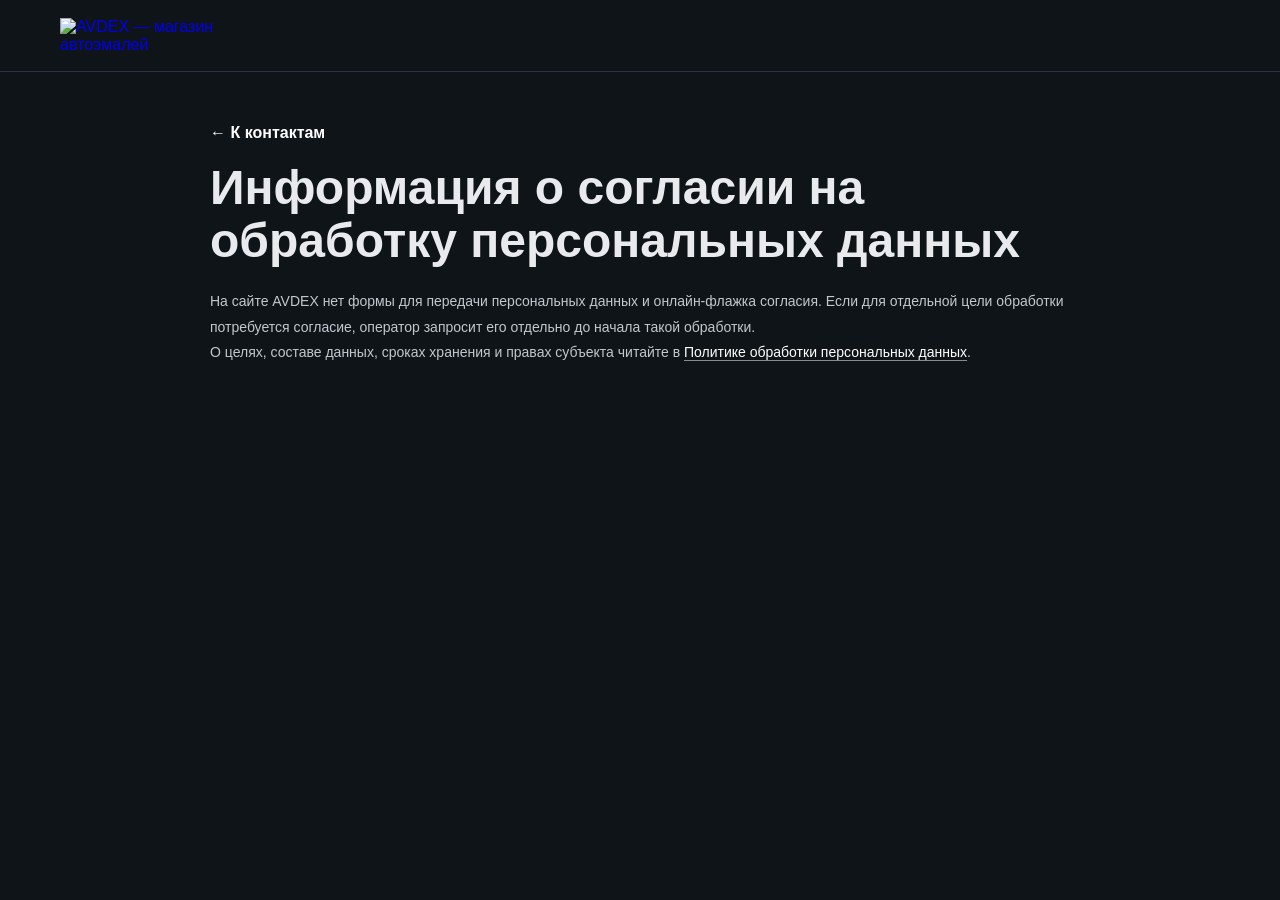
==== consent.html @ 23fde584 "Add files via upload" ====
<!doctype html>
<html lang="ru">
<head><meta charset="utf-8"><meta name="viewport" content="width=device-width, initial-scale=1"><meta name="robots" content="noindex,follow"><title>Согласие на обработку персональных данных — AVDEX</title><link rel="stylesheet" href="style.css?v=privacy-links-white-orange-3">  <link rel="icon" href="data:image/svg+xml,%3Csvg xmlns='http://www.w3.org/2000/svg' viewBox='0 0 100 100'%3E%3Crect width='100' height='100' rx='20' fill='%23ff6b1a'/%3E%3Ctext x='50' y='68' font-family='Arial' font-size='48' font-weight='bold' fill='%23fff' text-anchor='middle'%3EA%3C/text%3E%3C/svg%3E">
</head>
<body class="privacy-page"><header class="privacy-header"><div class="container"><a class="logo" href="index.html"><img class="logo-image" src="assets/avdex-logo.svg" alt="AVDEX — магазин автоэмалей"></a></div></header>
<main class="container privacy-main"><a class="privacy-back" href="index.html#contacts">← К контактам</a><h1>Информация о согласии на обработку персональных данных</h1>
<p>На сайте AVDEX нет формы для передачи персональных данных и онлайн-флажка согласия. Если для отдельной цели обработки потребуется согласие, оператор запросит его отдельно до начала такой обработки.</p>
<p>О целях, составе данных, сроках хранения и правах субъекта читайте в <a href="personal-data.html">Политике обработки персональных данных</a>.</main></body></html>
---- style.css ----
:root {
  --bg: #0f1419;
  --bg-2: #161c23;
  --text: #e8eaed;
  --text-muted: #9aa0a6;
  --accent: #ff6b1a;
  --accent-hover: #ff8c42;
  --border: #2a3541;
}

* { margin: 0; padding: 0; box-sizing: border-box; }

html { scroll-behavior: smooth; scroll-padding-top: 80px; }

body {
  font-family: -apple-system, BlinkMacSystemFont, 'Segoe UI', Roboto, 'Helvetica Neue', Arial, sans-serif;
  background: var(--bg);
  color: var(--text);
  line-height: 1.6;
  -webkit-font-smoothing: antialiased;
}

.container { max-width: 1200px; margin: 0 auto; padding: 0 20px; }

/* Header */
.header {
  position: sticky;
  top: 0;
  background: rgba(15, 20, 25, 0.95);
  backdrop-filter: blur(10px);
  border-bottom: 1px solid var(--border);
  z-index: 100;
}
.header-inner { display: flex; align-items: center; justify-content: space-between; padding: 14px 0; }

.logo {
  display: flex;
  flex-direction: column;
  text-decoration: none;
  line-height: 1.1;
}
 .logo-image { display: block; width: 190px; max-width: 100%; height: auto; }
.logo-mark {
  font-size: 24px;
  font-weight: 800;
  letter-spacing: 2px;
  color: var(--text);
}
.logo-mark::first-letter { color: var(--accent); }
.logo-sub {
  font-size: 11px;
  text-transform: uppercase;
  letter-spacing: 1.5px;
  color: var(--text-muted);
  margin-top: 2px;
}

.nav { display: flex; gap: 32px; }
.nav a { color: var(--text-muted); text-decoration: none; font-size: 15px; transition: color 0.2s; }
.nav a:hover { color: var(--accent); }
.nav a:focus-visible, a:focus-visible, button:focus-visible { outline: 3px solid var(--accent); outline-offset: 3px; }
.skip-link { position: absolute; left: -9999px; top: 8px; z-index: 200; background: var(--accent); color: #fff; padding: 10px 16px; border-radius: 6px; }
.skip-link:focus { left: 12px; }
.hero-actions { display: flex; flex-wrap: wrap; gap: 14px; position: relative; }
.btn-secondary { background: transparent; border: 1px solid var(--accent); }
.btn-secondary:hover { background: rgba(255,107,26,.12); }
.card-tag { display: inline-block; margin: 0 0 10px; padding: 4px 9px; border-radius: 999px; background: rgba(255,107,26,.12); color: var(--accent); font-size: 12px; font-weight: 700; }
.guide-grid { display: grid; grid-template-columns: repeat(3,minmax(0,1fr)); gap: 20px; }
.map-block { display: grid; grid-template-columns: .8fr 1.2fr; gap: 24px; align-items: stretch; margin-top: 32px; padding: 24px; border: 1px solid var(--border); border-radius: 12px; background: var(--bg-2); }
.map-block h3 { margin-bottom: 8px; }
.map-link { display: inline-block; margin-top: 12px; color: var(--accent); }
.map-block iframe { width: 100%; min-height: 300px; border: 0; border-radius: 8px; }
.menu-toggle { display: none; background: none; border: none; color: var(--text); font-size: 26px; cursor: pointer; line-height: 1; }

/* Hero */
.hero {
  padding: 100px 0 80px;
  background: linear-gradient(135deg, var(--bg) 0%, var(--bg-2) 100%);
  position: relative;
  overflow: hidden;
}
.hero::before {
  content: '';
  position: absolute;
  top: -50%; right: -20%;
  width: 600px; height: 600px;
  background: radial-gradient(circle, rgba(255,107,26,0.09) 0%, transparent 70%);
  pointer-events: none;
}
.hero-kicker {
  display: inline-block;
  font-size: 13px;
  text-transform: uppercase;
  letter-spacing: 2px;
  color: var(--accent);
  margin-bottom: 16px;
  padding: 6px 14px;
  border: 1px solid rgba(255,107,26,0.3);
  border-radius: 100px;
  position: relative;
}
.hero h1 { font-size: clamp(32px, 5vw, 56px); font-weight: 800; line-height: 1.15; margin-bottom: 24px; max-width: 800px; position: relative; }
.hero h1 span { color: var(--accent); }
.hero p { font-size: clamp(16px, 2vw, 20px); color: var(--text-muted); max-width: 640px; margin-bottom: 40px; position: relative; }

.btn {
  display: inline-block;
  padding: 14px 32px;
  background: var(--accent);
  color: #fff;
  text-decoration: none;
  font-weight: 600;
  border-radius: 8px;
  transition: background 0.2s, transform 0.15s;
}
.btn:hover { background: var(--accent-hover); transform: translateY(-1px); }

/* Sections */
.section { padding: 80px 0; border-top: 1px solid var(--border); }
.section-title { font-size: clamp(24px, 3vw, 36px); font-weight: 800; margin-bottom: 16px; }
.section-sub { color: var(--text-muted); font-size: 17px; margin-bottom: 48px; max-width: 700px; }

/* Grid & cards */
.grid { display: grid; grid-template-columns: repeat(auto-fit, minmax(280px, 1fr)); gap: 20px; }
.card {
  background: var(--bg-2);
  border: 1px solid var(--border);
  border-radius: 12px;
  padding: 28px;
  transition: border-color 0.2s, transform 0.2s;
}
.card:hover { border-color: var(--accent); transform: translateY(-3px); }
.card h3 { font-size: 18px; margin-bottom: 12px; color: var(--text); }
.card p { color: var(--text-muted); font-size: 15px; }
.card .icon {
  width: 44px; height: 44px;
  background: rgba(255,107,26,0.12);
  border-radius: 10px;
  display: flex; align-items: center; justify-content: center;
  margin-bottom: 18px;
  color: var(--accent);
}
.card .icon svg { width: 22px; height: 22px; }

/* Contacts */
.contacts-grid { display: grid; grid-template-columns: repeat(auto-fit, minmax(240px, 1fr)); gap: 20px; margin-top: 40px; }
.contact-item { background: var(--bg-2); border: 1px solid var(--border); border-radius: 12px; padding: 24px; }
.contact-item .label { color: var(--text-muted); font-size: 13px; text-transform: uppercase; letter-spacing: 1px; margin-bottom: 8px; }
.contact-item .value { font-size: 17px; font-weight: 600; color: var(--text); }
.contact-item a { color: var(--text); text-decoration: none; transition: color 0.2s; }
.contact-item a:hover { color: var(--accent); }

/* Footer */
.footer { padding: 40px 0; background: var(--bg); border-top: 1px solid var(--border); color: var(--text-muted); font-size: 14px; }
.footer-inner { display: flex; flex-wrap: wrap; gap: 24px; justify-content: space-between; align-items: flex-start; }
.footer-info p { margin-bottom: 4px; }
.footer-info a { color: #fff; text-decoration-color: rgba(255,255,255,.5); text-underline-offset: 3px; }
.footer-info a:hover { color: var(--accent-hover); }
.footer-legal { margin-top: 24px; padding-top: 24px; border-top: 1px solid var(--border); font-size: 12px; color: #6b7280; }
.footer-legal p { margin-bottom: 4px; }

/* Mobile */
@media (max-width: 768px) {
  .menu-toggle { display: block; }
  .nav {
    display: none;
    position: absolute;
    top: 100%; left: 0; right: 0;
    background: var(--bg-2);
    flex-direction: column;
    padding: 20px;
    gap: 16px;
    border-bottom: 1px solid var(--border);
  }
  .nav.open { display: flex; }
  .nav a { padding: 6px 0; }
  .guide-grid { grid-template-columns: 1fr; }
  .map-block { grid-template-columns: 1fr; }
  .map-block iframe { min-height: 260px; }
  .hero { padding: 60px 0 40px; }
  .section { padding: 50px 0; }
}

/* Accessibility and mobile menu */
:focus-visible { outline: 3px solid var(--accent-hover); outline-offset: 4px; }
.skip-link { position: fixed; z-index: 1000; top: 10px; left: 12px; padding: 10px 14px; color: var(--bg); background: #fff; border-radius: 6px; transform: translateY(-160%); }
.skip-link:focus { transform: translateY(0); }
.nav a { padding-block: 6px; }
@media (max-width: 768px) {
  .header-inner { position: relative; }
  .menu-toggle { padding: 6px 10px; border: 1px solid var(--border); border-radius: 7px; }
  .menu-toggle:focus-visible { outline-offset: 3px; }
}

.hero-actions { display: flex; flex-wrap: wrap; align-items: center; gap: 12px; }
.hero .btn { margin: 0; }
.btn-secondary { display: inline-flex; align-items: center; gap: 12px; padding: 13px 19px; color: var(--text); border: 1px solid var(--border); border-radius: 8px; text-decoration: none; font-weight: 600; transition: border-color .2s, color .2s, transform .15s; }
.btn-secondary:hover { color: #fff; border-color: var(--accent); transform: translateY(-1px); }

.color-guide { background: linear-gradient(135deg, #151c23, #11171d); }
.color-guide-layout { display: grid; grid-template-columns: minmax(0,.9fr) minmax(0,1.1fr); gap: 48px; align-items: center; }
.guide-kicker { margin-bottom: 12px; color: var(--accent); font-size: 12px; font-weight: 700; letter-spacing: .12em; text-transform: uppercase; }
.color-guide-intro .section-title { margin-bottom: 16px; }
.color-guide-intro .section-sub { margin-bottom: 24px; }
.color-steps { list-style: none; padding: 0; margin: 0; border-top: 1px solid var(--border); }
.color-steps li { display: grid; grid-template-columns: 42px 1fr; gap: 14px; padding: 18px 0; border-bottom: 1px solid var(--border); }
.step-number { color: var(--accent); font-size: 12px; font-weight: 800; letter-spacing: .08em; }
.color-steps h3 { margin: 0 0 5px; font-size: 16px; }
.color-steps p { margin: 0; color: var(--text-muted); font-size: 14px; }
@media (max-width: 768px) {
  .color-guide-layout { grid-template-columns: 1fr; gap: 28px; }
}

.product-grid { grid-template-columns: repeat(4, minmax(0,1fr)); align-items: stretch; }
.product-card { display: flex; flex-direction: column; min-width: 0; min-height: 300px; }
.product-card h3 { min-height: 2.5em; }
.product-card p { flex: 1 0 auto; }
.product-tag { align-self: flex-start; display: inline-block; margin-top: 17px; padding: 5px 9px; color: #ff9b63; background: rgba(255,107,26,.11); border: 1px solid rgba(255,107,26,.22); border-radius: 999px; font-size: 10px; font-weight: 700; line-height: 1.3; }
@media (max-width: 1040px) { .product-grid { grid-template-columns: repeat(2, minmax(0,1fr)); } }
@media (max-width: 560px) { .product-grid { grid-template-columns: 1fr; } .product-card { min-height: auto; } .product-card h3 { min-height: 0; } }

.map-card { display: grid; grid-template-columns: minmax(230px,.72fr) minmax(0,1.28fr); margin-top: 24px; overflow: hidden; background: var(--bg-2); border: 1px solid var(--border); border-radius: 12px; }
.map-copy { display: flex; flex-direction: column; align-items: flex-start; justify-content: center; padding: 28px; }
.map-kicker { margin: 0 0 10px; color: var(--accent); font-size: 11px; font-weight: 800; letter-spacing: .14em; text-transform: uppercase; }
.map-copy h3 { margin: 0 0 10px; font-size: 23px; }
.map-address { margin: 0 0 18px; color: var(--text-muted); font-size: 14px; }
.map-link { color: var(--text); font-size: 13px; font-weight: 700; text-decoration-color: var(--accent); text-underline-offset: 4px; }
.map-link span { color: var(--accent); }
.map-frame { min-height: 330px; background: #1c252e; }
.map-frame iframe { display: block; width: 100%; height: 100%; min-height: 330px; border: 0; }
@media (max-width: 768px) { .map-card { grid-template-columns: 1fr; } .map-copy { padding: 22px; } .map-frame, .map-frame iframe { min-height: 300px; } }

.footer-legal a { color: var(--text-muted); text-decoration: underline; text-decoration-color: rgba(255,107,26,.5); text-underline-offset: 3px; }
.footer-legal a:hover { color: var(--accent-hover); }
.privacy-page { min-height: 100vh; background: var(--bg); color: var(--text); }
.privacy-header { padding: 18px 0; background: rgba(15,20,25,.96); border-bottom: 1px solid var(--border); }
.privacy-header .logo { width: fit-content; }
.privacy-main { max-width: 900px; padding-top: 48px; padding-bottom: 80px; }
.privacy-page .privacy-main a,
.privacy-page .privacy-main a:link,
.privacy-page .privacy-main a:visited { color: #fff; text-decoration-color: rgba(255,255,255,.5); text-underline-offset: 3px; }
.privacy-page .privacy-main a:hover,
.privacy-page .privacy-main a:focus-visible { color: var(--accent-hover); }
.privacy-main h1 { margin: 16px 0 22px; font-size: clamp(32px,5vw,48px); line-height: 1.1; }
.privacy-main h2 { margin: 30px 0 10px; font-size: 21px; }
.privacy-main p, .privacy-main li { color: #c1c8cd; font-size: 14px; line-height: 1.8; }
.privacy-warning { margin: 22px 0; padding: 16px 18px; border-left: 3px solid var(--accent); border-radius: 0 8px 8px 0; background: rgba(255,107,26,.1); color: #f0d4c4; font-size: 13px; line-height: 1.7; }
.privacy-back { display: inline-block; color: var(--accent-hover); font-weight: 700; text-decoration: none; }
.privacy-back:hover { text-decoration: underline; }

/* Color selection methods */
.matching-methods { display: grid; grid-template-columns: repeat(3,minmax(0,1fr)); gap: 16px; margin: 28px 0; }
.method-card { min-height: 100%; padding: 24px; border: 1px solid var(--border); border-radius: 12px; background: var(--bg-2); }
.method-card h3 { margin: 14px 0 8px; font-size: 18px; }
.method-card p { color: var(--text-muted); font-size: 14px; }
.method-card-featured { border-color: var(--accent); box-shadow: inset 0 3px 0 var(--accent); }
.guide-actions { margin-top: 26px; }
.feedback-card { display: grid; grid-template-columns: .8fr 1.2fr; gap: 28px; margin: 30px 0; padding: 28px; border: 1px solid var(--border); border-radius: 12px; background: var(--bg-2); }
.feedback-copy h3 { margin: 4px 0 10px; font-size: 22px; }
.feedback-copy p:last-child, .form-note { color: var(--text-muted); font-size: 13px; }
.feedback-form { display: grid; gap: 9px; }
.feedback-form label:not(.consent-check) { color: var(--text-muted); font-size: 13px; }
.feedback-form input:not([type="checkbox"]) { width: 100%; min-height: 44px; padding: 10px 12px; border: 1px solid var(--border); border-radius: 7px; background: var(--bg); color: var(--text); font: inherit; }
.consent-check { display: flex; align-items: flex-start; gap: 10px; margin: 6px 0; color: var(--text-muted); font-size: 13px; }
.consent-check input { margin-top: 4px; accent-color: var(--accent); }
.consent-check a { color: var(--accent-hover); }
.feedback-form .btn { justify-self: start; cursor: pointer; border: 0; font: inherit; font-weight: 700; }
@media (max-width: 768px) { .matching-methods, .feedback-card { grid-template-columns: 1fr; } .method-card { min-height: 0; } .feedback-card { padding: 20px; } }

/* Keep the three AVDEX color matching methods readable side by side. */
.color-guide-layout { display: block; }
.color-guide-intro { max-width: 900px; margin-bottom: 30px; }
.matching-methods { grid-template-columns: repeat(3, minmax(0, 1fr)); align-items: stretch; }
.method-card { min-width: 0; overflow-wrap: anywhere; }
@media (max-width: 900px) {
  .matching-methods { grid-template-columns: repeat(2, minmax(0, 1fr)); }
}
@media (max-width: 620px) {
  .matching-methods { grid-template-columns: 1fr; }
}

.prep-guide { margin-top: 48px; padding-top: 36px; border-top: 1px solid var(--border); }
.prep-guide .section-title { margin-bottom: 14px; }
.prep-guide .section-sub { margin-bottom: 24px; }

.brand-showcase { margin-top: 52px; padding-top: 38px; border-top: 1px solid var(--border); }
.brand-showcase .section-title { margin-bottom: 8px; font-size: clamp(21px,2.4vw,28px); }
.brand-showcase .section-sub { margin-bottom: 22px; font-size: 15px; }
.brand-grid { display: grid; grid-template-columns: repeat(auto-fit,minmax(min(100%,220px),1fr)); gap: 16px; }
.brand-wordmark { display: flex; min-width: 0; min-height: 84px; flex-direction: column; justify-content: center; align-items: center; gap: 7px; padding: 14px 12px; border: 1px solid var(--border); border-radius: 10px; background: var(--bg-2); text-align: center; }
.brand-wordmark strong { color: var(--text); font-size: clamp(14px,1.5vw,18px); font-weight: 850; letter-spacing: .02em; line-height: 1.2; white-space: nowrap; }

.brand-dealer { border: 1px solid rgba(255,107,26,.8); background: linear-gradient(145deg,rgba(255,107,26,.16),var(--bg-2) 65%); box-shadow: inset 0 3px 0 var(--accent); }
.brand-dealer strong { color: var(--accent-hover); font-size: clamp(17px,2.3vw,24px); }
.brand-dealer span { color: var(--text-muted); font-size: 10px; font-weight: 800; letter-spacing: .1em; text-transform: uppercase; }
.policy-links a { color: var(--accent-hover); }

.dealer-showcase { margin-top: 40px; padding: 30px; border: 1px solid rgba(255,107,26,.4); border-radius: 14px; background: linear-gradient(145deg,rgba(255,107,26,.08),var(--bg-2) 58%); }
.dealer-showcase > .section-title { margin-bottom: 8px; font-size: clamp(21px,2.4vw,28px); }
.dealer-showcase > .section-sub { margin-bottom: 22px; font-size: 15px; }
.dealer-brand-grid { display: grid; grid-template-columns: repeat(2,minmax(0,1fr)); gap: 18px; }
.dealer-brand-card { padding: 22px; border: 1px solid var(--border); border-radius: 11px; background: rgba(15,20,25,.74); }
.dealer-brand-heading { display: flex; flex-wrap: wrap; align-items: center; justify-content: space-between; gap: 10px; margin-bottom: 15px; }
.dealer-brand-mark { color: var(--accent-hover); font-size: clamp(22px,3vw,30px); font-weight: 900; letter-spacing: .06em; line-height: 1.1; overflow-wrap: anywhere; }
.dealer-brand-heading span { padding: 5px 9px; border: 1px solid rgba(255,107,26,.45); border-radius: 999px; color: var(--accent-hover); font-size: 10px; font-weight: 800; letter-spacing: .08em; text-transform: uppercase; }
.dealer-brand-card p { margin: 0 0 14px; color: var(--text-muted); font-size: 14px; }
.dealer-brand-card a { color: var(--accent-hover); font-size: 13px; font-weight: 700; text-underline-offset: 4px; }
@media (max-width: 680px) { .dealer-brand-grid { grid-template-columns: 1fr; } .dealer-showcase { padding: 20px; } }


/* AVDEX page refinements */
.method-heading { display: flex; align-items: center; gap: 10px; min-height: 18px; }
.method-level { color: var(--text-muted); font-size: 11px; font-weight: 700; letter-spacing: .08em; text-transform: uppercase; }
.product-card:hover { border-color: var(--border); transform: none; }
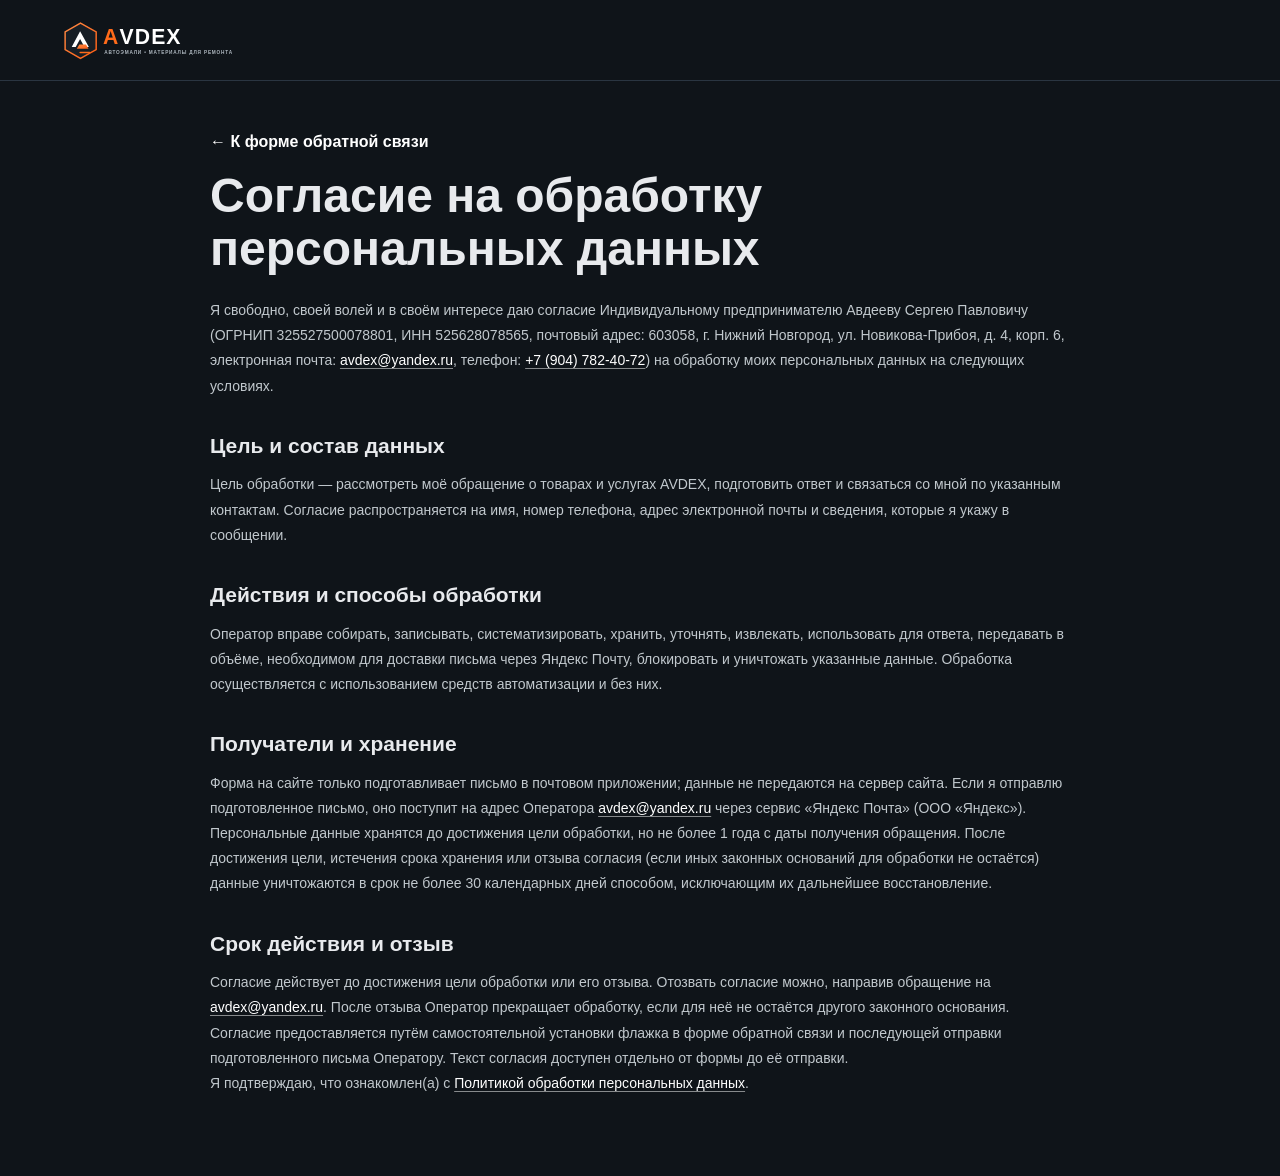
==== commit 85e27a84: "Add separate form data consent" ====
--- a/consent.html
+++ b/consent.html
@@ -3,6 +3,17 @@
 <head><meta charset="utf-8"><meta name="viewport" content="width=device-width, initial-scale=1"><meta name="robots" content="noindex,follow"><title>Согласие на обработку персональных данных — AVDEX</title><link rel="stylesheet" href="style.css?v=privacy-links-white-orange-3">  <link rel="icon" href="data:image/svg+xml,%3Csvg xmlns='http://www.w3.org/2000/svg' viewBox='0 0 100 100'%3E%3Crect width='100' height='100' rx='20' fill='%23ff6b1a'/%3E%3Ctext x='50' y='68' font-family='Arial' font-size='48' font-weight='bold' fill='%23fff' text-anchor='middle'%3EA%3C/text%3E%3C/svg%3E">
 </head>
 <body class="privacy-page"><header class="privacy-header"><div class="container"><a class="logo" href="index.html"><img class="logo-image" src="assets/avdex-logo.svg" alt="AVDEX — магазин автоэмалей"></a></div></header>
-<main class="container privacy-main"><a class="privacy-back" href="index.html#contacts">← К контактам</a><h1>Информация о согласии на обработку персональных данных</h1>
-<p>На сайте AVDEX нет формы для передачи персональных данных и онлайн-флажка согласия. Если для отдельной цели обработки потребуется согласие, оператор запросит его отдельно до начала такой обработки.</p>
-<p>О целях, составе данных, сроках хранения и правах субъекта читайте в <a href="personal-data.html">Политике обработки персональных данных</a>.</main></body></html>+<main class="container privacy-main"><a class="privacy-back" href="index.html#feedback">← К форме обратной связи</a>
+<h1>Согласие на обработку персональных данных</h1>
+<p>Я свободно, своей волей и в своём интересе даю согласие Индивидуальному предпринимателю Авдееву Сергею Павловичу (ОГРНИП 325527500078801, ИНН 525628078565, почтовый адрес: 603058, г. Нижний Новгород, ул. Новикова-Прибоя, д. 4, корп. 6, электронная почта: <a href="mailto:avdex@yandex.ru">avdex@yandex.ru</a>, телефон: <a href="tel:+79047824072">+7 (904) 782-40-72</a>) на обработку моих персональных данных на следующих условиях.</p>
+<h2>Цель и состав данных</h2>
+<p>Цель обработки — рассмотреть моё обращение о товарах и услугах AVDEX, подготовить ответ и связаться со мной по указанным контактам. Согласие распространяется на имя, номер телефона, адрес электронной почты и сведения, которые я укажу в сообщении.</p>
+<h2>Действия и способы обработки</h2>
+<p>Оператор вправе собирать, записывать, систематизировать, хранить, уточнять, извлекать, использовать для ответа, передавать в объёме, необходимом для доставки письма через Яндекс Почту, блокировать и уничтожать указанные данные. Обработка осуществляется с использованием средств автоматизации и без них.</p>
+<h2>Получатели и хранение</h2>
+<p>Форма на сайте только подготавливает письмо в почтовом приложении; данные не передаются на сервер сайта. Если я отправлю подготовленное письмо, оно поступит на адрес Оператора <a href="mailto:avdex@yandex.ru">avdex@yandex.ru</a> через сервис «Яндекс Почта» (ООО «Яндекс»). Персональные данные хранятся до достижения цели обработки, но не более 1 года с даты получения обращения. После достижения цели, истечения срока хранения или отзыва согласия (если иных законных оснований для обработки не остаётся) данные уничтожаются в срок не более 30 календарных дней способом, исключающим их дальнейшее восстановление.</p>
+<h2>Срок действия и отзыв</h2>
+<p>Согласие действует до достижения цели обработки или его отзыва. Отозвать согласие можно, направив обращение на <a href="mailto:avdex@yandex.ru">avdex@yandex.ru</a>. После отзыва Оператор прекращает обработку, если для неё не остаётся другого законного основания.</p>
+<p>Согласие предоставляется путём самостоятельной установки флажка в форме обратной связи и последующей отправки подготовленного письма Оператору. Текст согласия доступен отдельно от формы до её отправки.</p>
+<p>Я подтверждаю, что ознакомлен(а) с <a href="personal-data.html">Политикой обработки персональных данных</a>.</p>
+</main></body></html>
--- a/style.css
+++ b/style.css
@@ -261,6 +261,8 @@
 .feedback-form { display: grid; gap: 9px; }
 .feedback-form label:not(.consent-check) { color: var(--text-muted); font-size: 13px; }
 .feedback-form input:not([type="checkbox"]) { width: 100%; min-height: 44px; padding: 10px 12px; border: 1px solid var(--border); border-radius: 7px; background: var(--bg); color: var(--text); font: inherit; }
+.feedback-form textarea { width: 100%; min-height: 110px; padding: 10px 12px; border: 1px solid var(--border); border-radius: 7px; background: var(--bg); color: var(--text); font: inherit; resize: vertical; }
+.feedback-form textarea::placeholder { color: var(--text-muted); opacity: .8; }
 .consent-check { display: flex; align-items: flex-start; gap: 10px; margin: 6px 0; color: var(--text-muted); font-size: 13px; }
 .consent-check input { margin-top: 4px; accent-color: var(--accent); }
 .consent-check a { color: var(--accent-hover); }
@@ -308,7 +310,22 @@
 @media (max-width: 680px) { .dealer-brand-grid { grid-template-columns: 1fr; } .dealer-showcase { padding: 20px; } }
 
 
+/* Keep the About and color preparation cards completely static. */
+#about .grid > .card,
+.prep-guide .guide-grid > .card { transition: none; }
+#about .grid > .card:hover,
+.prep-guide .guide-grid > .card:hover {
+  border-color: var(--border) !important;
+  transform: none !important;
+}
+
 /* AVDEX page refinements */
 .method-heading { display: flex; align-items: center; gap: 10px; min-height: 18px; }
 .method-level { color: var(--text-muted); font-size: 11px; font-weight: 700; letter-spacing: .08em; text-transform: uppercase; }
 .product-card:hover { border-color: var(--border); transform: none; }
+
+
+/* Readable spacing for policy measure lists. */
+.privacy-main .policy-measures { margin: 12px 0 20px; padding-left: 22px; list-style: disc; }
+.privacy-main .policy-measures li { margin: 0 0 9px; padding-left: 4px; }
+.privacy-main .policy-measures li:last-child { margin-bottom: 0; }
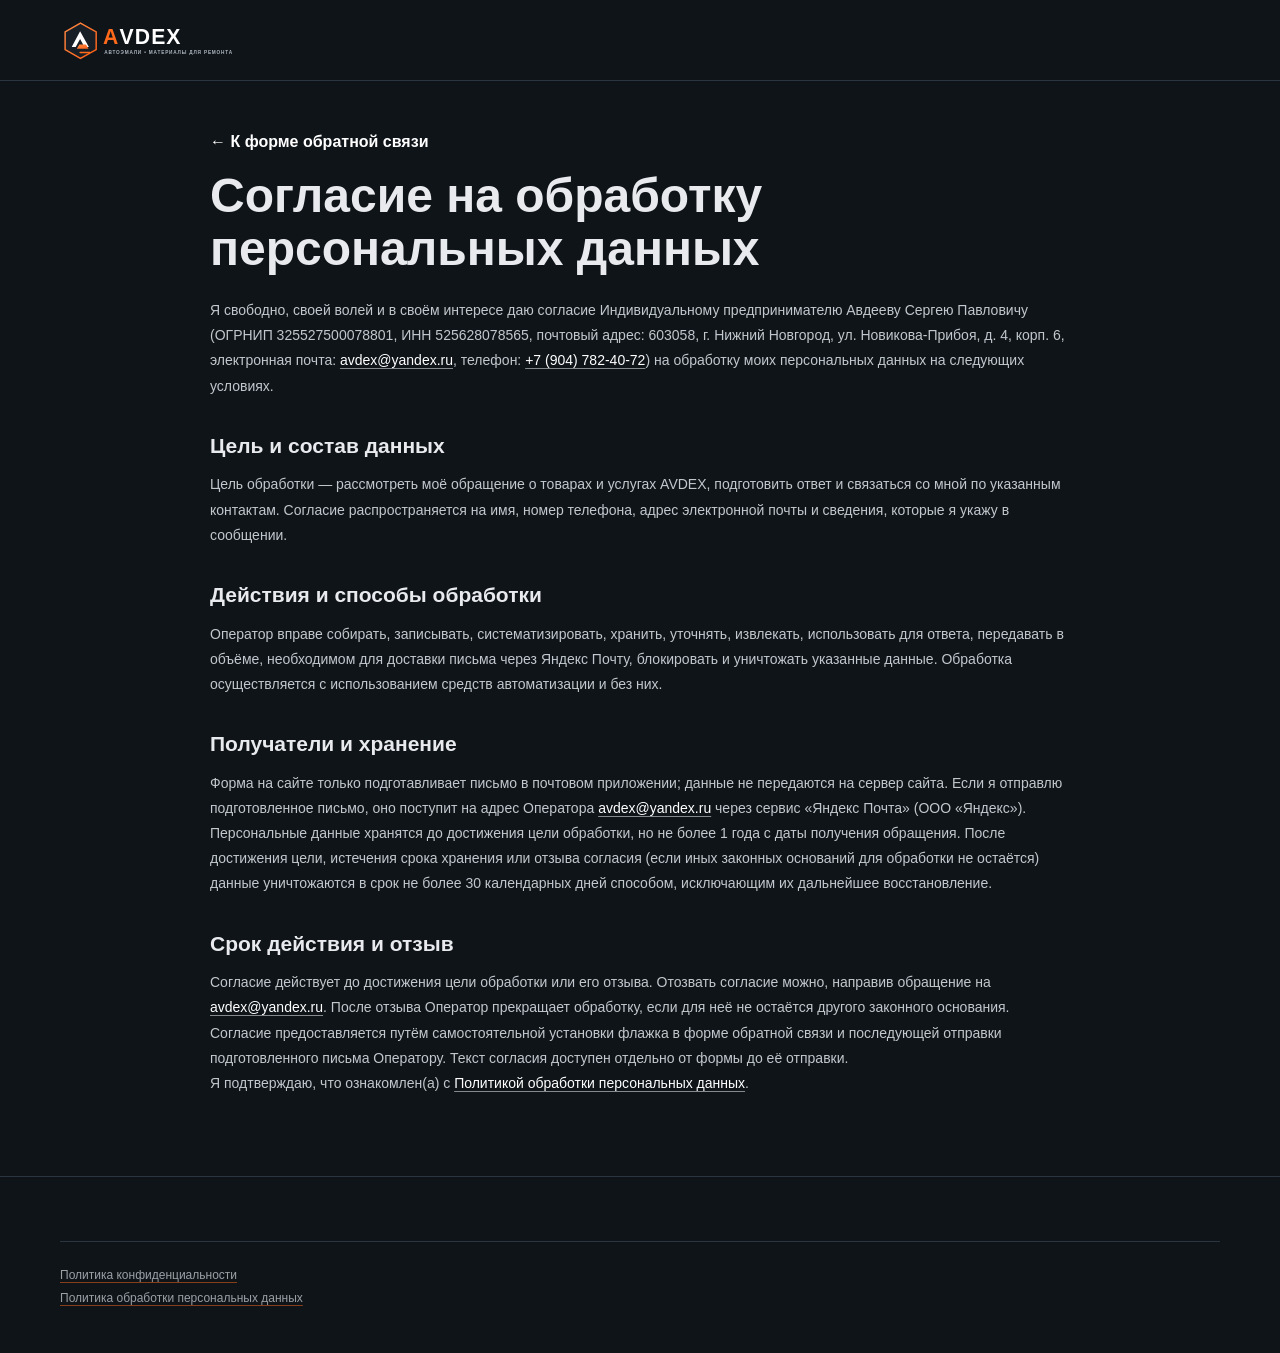
==== commit acaa5bee: "Add policy links to consent page footer" ====
--- a/consent.html
+++ b/consent.html
@@ -16,4 +16,13 @@
 <p>Согласие действует до достижения цели обработки или его отзыва. Отозвать согласие можно, направив обращение на <a href="mailto:avdex@yandex.ru">avdex@yandex.ru</a>. После отзыва Оператор прекращает обработку, если для неё не остаётся другого законного основания.</p>
 <p>Согласие предоставляется путём самостоятельной установки флажка в форме обратной связи и последующей отправки подготовленного письма Оператору. Текст согласия доступен отдельно от формы до её отправки.</p>
 <p>Я подтверждаю, что ознакомлен(а) с <a href="personal-data.html">Политикой обработки персональных данных</a>.</p>
-</main></body></html>+</main>
+<footer class="footer">
+  <div class="container">
+    <div class="footer-legal">
+      <p><a href="privacy.html">Политика конфиденциальности</a></p>
+      <p><a href="personal-data.html">Политика обработки персональных данных</a></p>
+    </div>
+  </div>
+</footer>
+</body></html>
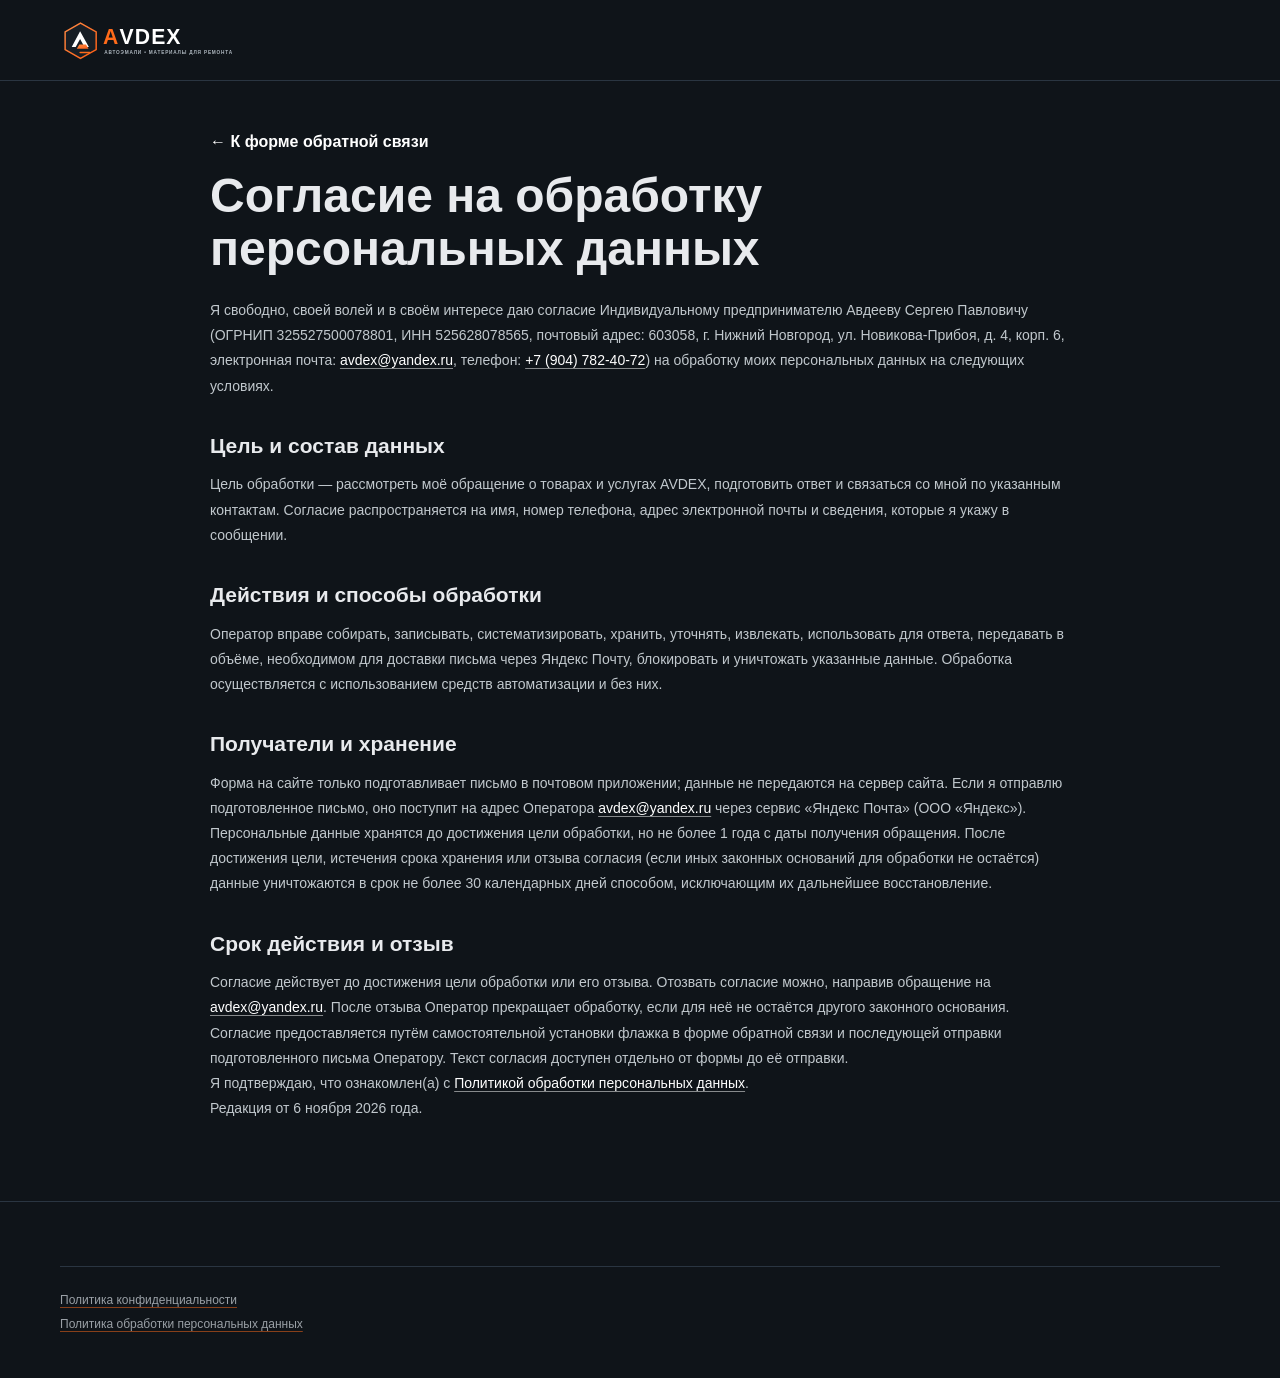
==== commit 9ce36a9b: "Add revision date to consent document" ====
--- a/consent.html
+++ b/consent.html
@@ -16,6 +16,7 @@
 <p>Согласие действует до достижения цели обработки или его отзыва. Отозвать согласие можно, направив обращение на <a href="mailto:avdex@yandex.ru">avdex@yandex.ru</a>. После отзыва Оператор прекращает обработку, если для неё не остаётся другого законного основания.</p>
 <p>Согласие предоставляется путём самостоятельной установки флажка в форме обратной связи и последующей отправки подготовленного письма Оператору. Текст согласия доступен отдельно от формы до её отправки.</p>
 <p>Я подтверждаю, что ознакомлен(а) с <a href="personal-data.html">Политикой обработки персональных данных</a>.</p>
+<p>Редакция от 6 ноября 2026 года.</p>
 </main>
 <footer class="footer">
   <div class="container">
